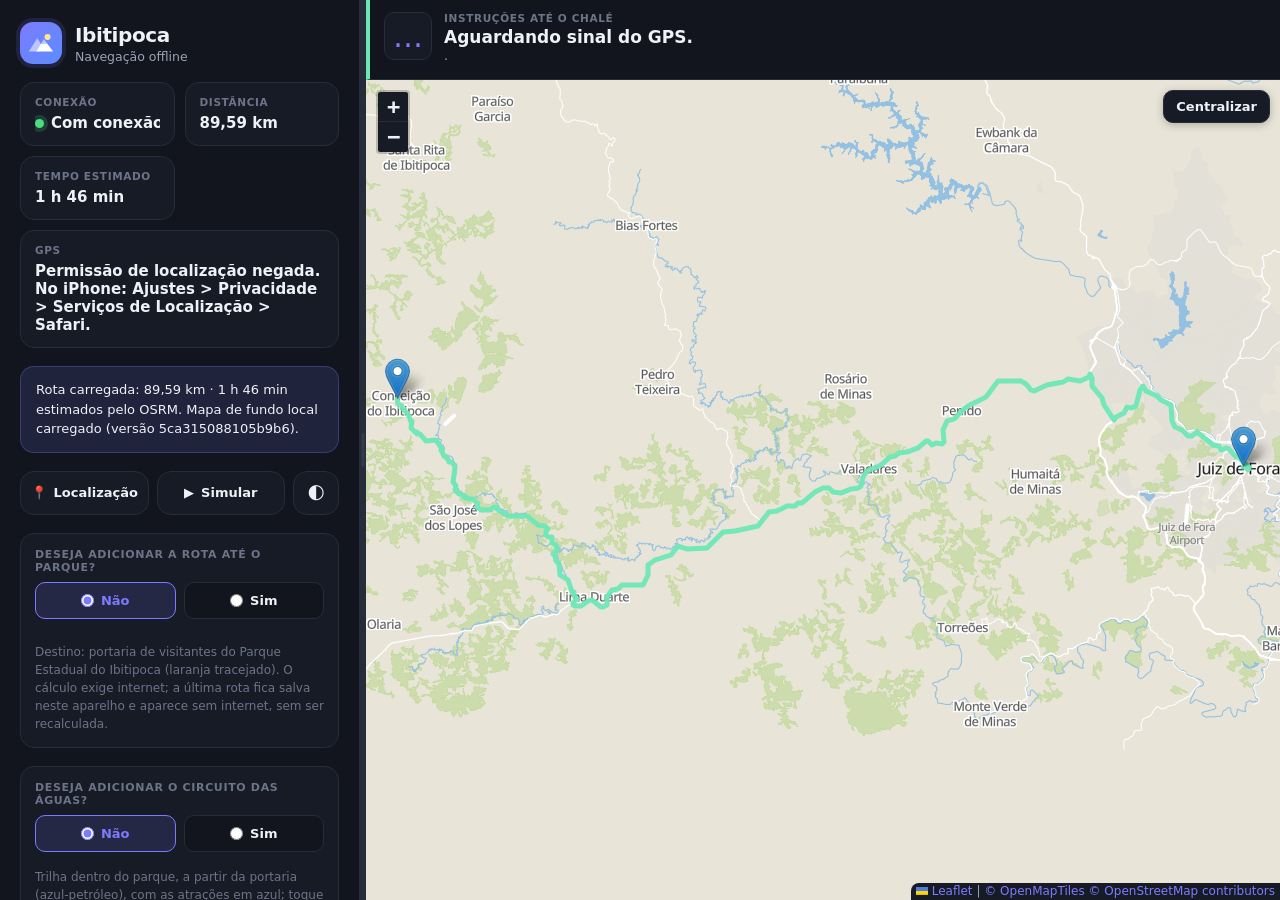
==== src/main/resources/static/novo.html @ 21ebd215 "feat: novo front-end, circuito das aguas, service worker v4 e testes" ====
<!DOCTYPE html>
<html lang="pt-BR">
<head>
    <meta charset="UTF-8">
    <meta name="viewport" content="width=device-width, initial-scale=1.0">
    <title>Ibitipoca · Navegação Offline</title>

    <!-- Evita o pedido automático (e o 404) de /favicon.ico -->
    <link rel="icon" href="data:,">

    <link rel="stylesheet" href="./leaflet/leaflet.css">
    <link rel="stylesheet" href="./css/tokens.css">
    <link rel="stylesheet" href="./css/base.css">
    <link rel="stylesheet" href="./css/sidebar.css">
    <link rel="stylesheet" href="./css/components.css">
    <link rel="stylesheet" href="./css/map.css">
    <link rel="stylesheet" href="./css/navegacao-novo.css">
</head>

<!--
    Página de testes do visual novo (commit 7e2f040, GuilhermeTavares).
    A navegação usa os mesmos módulos testados do index.html:
    navegacao.js (único watchPosition), instrucoes.js, rota-parque.js,
    circuito-aguas.js,
    download-mapa.js e registro-sw.js. Tiles locais em ./tiles/.
-->
<body>
<div class="app" id="app">
    <aside class="sidebar" id="sidebar">
        <header class="brand">
            <span class="brand__mark" aria-hidden="true">
                <svg viewBox="0 0 32 32" fill="none"
                     xmlns="http://www.w3.org/2000/svg">
                    <!-- sol -->
                    <circle cx="23" cy="9.5" r="3.2" fill="#fde68a"/>
                    <!-- montanha de trás -->
                    <path d="M3 25 L12 11 L18 20 L15 25 Z"
                          fill="rgba(255,255,255,0.55)"/>
                    <!-- montanha da frente com pico nevado -->
                    <path d="M11 25 L19 12 L29 25 Z" fill="#ffffff"/>
                    <path d="M19 12 L22.4 16.5 L21 17.3 L19.7 16.3
                             L18.3 17.5 L15.6 16.5 Z"
                          fill="rgba(91,140,255,0.45)"/>
                </svg>
            </span>
            <div>
                <h1 class="brand__title">Ibitipoca</h1>
                <p class="brand__subtitle">Navegação offline</p>
            </div>
            <button type="button" class="brand__toggle" id="btn-toggle"
                    title="Expandir/recolher" aria-label="Expandir ou recolher">
                ☰
            </button>
        </header>

        <section class="stats">
            <article class="stat">
                <span class="stat__label">Conexão</span>
                <span class="stat__value" id="conexao">
                    <span class="dot"></span>Verificando
                </span>
            </article>
            <article class="stat">
                <span class="stat__label">Distância</span>
                <span class="stat__value" id="distancia">—</span>
            </article>
            <article class="stat">
                <span class="stat__label">Tempo estimado</span>
                <span class="stat__value" id="tempo">—</span>
            </article>
            <article class="stat" id="cartao-gps">
                <span class="stat__label">GPS</span>
                <span class="stat__value" id="gps">Não iniciado</span>
            </article>
        </section>

        <div class="status" id="status" role="status" aria-live="polite">
            Inicializando o mapa…
        </div>

        <div class="actions">
            <button type="button" class="btn" id="btn-gps"
                    title="Voltar a seguir sua posição no mapa">
                <span aria-hidden="true">📍</span> Localização
            </button>
            <button type="button" class="btn" id="btn-sim">
                <span aria-hidden="true">▶</span> Simular
            </button>
            <button type="button" class="btn btn--ghost" id="btn-tema"
                    title="Alternar tema" aria-label="Alternar tema">
                🌓
            </button>
        </div>

        <section class="painel" aria-label="Rota até o parque">
            <fieldset>
                <legend>Deseja adicionar a rota até o parque?</legend>
                <div class="opcoes-parque">
                    <label><input type="radio" name="rota-parque" value="nao" checked> Não</label>
                    <label><input type="radio" name="rota-parque" value="sim"> Sim</label>
                </div>
            </fieldset>
            <p id="parque-estado" aria-live="polite"></p>
            <p id="parque-detalhe" class="note"></p>
            <button id="parque-calcular" class="btn" type="button" hidden>
                Calcular a partir da posição atual
            </button>
            <p class="note">
                Destino: portaria de visitantes do Parque Estadual do Ibitipoca
                (laranja tracejado). O cálculo exige internet; a última rota fica
                salva neste aparelho e aparece sem internet, sem ser recalculada.
            </p>
        </section>

        <section class="painel" aria-label="Circuito das Águas">
            <fieldset>
                <legend>Deseja adicionar o Circuito das Águas?</legend>
                <div class="opcoes-parque">
                    <label><input type="radio" name="circuito-aguas" value="nao" checked> Não</label>
                    <label><input type="radio" name="circuito-aguas" value="sim"> Sim</label>
                </div>
            </fieldset>
            <p id="circuito-estado" aria-live="polite"></p>
            <p class="note">
                Trilha dentro do parque, a partir da portaria (azul-petróleo), com
                as atrações em azul; toque numa atração para ver o nome. Traçado
                montado com as trilhas do OpenStreetMap, não é o mapa oficial do
                parque: siga a sinalização local. Funciona sem internet.
            </p>
        </section>

        <section class="steps" id="steps-wrap" hidden>
            <h2 class="steps__title" id="steps-titulo">Instruções da rota</h2>
            <ol class="steps__list" id="steps-list"></ol>
        </section>

        <section class="painel" aria-labelledby="titulo-offline">
            <h2 class="painel__titulo" id="titulo-offline">Mapa offline</h2>
            <p id="offline-estado" aria-live="polite">Verificando...</p>
            <progress id="offline-progresso" max="100" value="0" hidden></progress>
            <p id="offline-detalhe" class="note"></p>
            <div class="actions">
                <button id="offline-baixar" class="btn" type="button" disabled>Baixar mapa offline</button>
                <button id="offline-cancelar" class="btn" type="button" hidden>Cancelar</button>
            </div>
        </section>

        <p class="note">
            A rota e o mapa de fundo (até o zoom 12 dos dados) são servidos pela
            aplicação. O mapa acompanha sua posição; arraste para explorar e use
            "Localização" para voltar a seguir. Tocar numa instrução mostra o
            ponto no mapa. O GPS exige HTTPS no celular.
        </p>
    </aside>

    <div class="resizer" id="resizer" role="separator"
         aria-orientation="vertical" tabindex="0"
         aria-label="Redimensionar painel lateral"></div>

    <main class="map-wrap">
        <section id="painel-instrucoes" class="painel-instrucoes" aria-labelledby="instr-destino">
            <div id="instr-icone" class="instr-icone" aria-hidden="true">…</div>
            <div class="instr-corpo">
                <p id="instr-destino" class="instr-destino">Instruções até o chalé</p>
                <p id="instr-texto" class="instr-texto">Carregando instruções...</p>
                <p class="instr-detalhe">
                    <span id="instr-distancia"></span><span id="instr-restante"></span>
                </p>
                <p id="instr-seguinte" class="instr-seguinte"></p>
                <p id="instr-aviso" class="instr-aviso"></p>
            </div>
            <p id="instr-anuncio" class="visualmente-oculto" aria-live="polite"></p>
        </section>
        <div id="mapa"></div>
    </main>
</div>

<script src="./leaflet/leaflet.js"></script>
<!-- Navegação: os mesmos módulos do index.html -->
<script src="./js/navegacao.js"></script>
<script src="./js/instrucoes.js"></script>
<script src="./js/rota-parque.js"></script>
<script src="./js/circuito-aguas.js"></script>
<script src="./js/registro-sw.js"></script>
<script src="./js/download-mapa.js"></script>
<!-- Visual novo: só os módulos que não criam mapa nem GPS -->
<script src="./js/config.js"></script>
<script src="./js/util.js"></script>
<script src="./js/map.js"></script>
<script src="./js/simulation.js"></script>
<script src="./js/theme.js"></script>
<script src="./js/sidebar.js"></script>
<!-- Ligação entre o visual novo e a navegação -->
<script src="./js/novo-app.js"></script>
</body>
</html>
---- src/main/resources/static/leaflet/leaflet.css ----
/* required styles */

.leaflet-pane,
.leaflet-tile,
.leaflet-marker-icon,
.leaflet-marker-shadow,
.leaflet-tile-container,
.leaflet-pane > svg,
.leaflet-pane > canvas,
.leaflet-zoom-box,
.leaflet-image-layer,
.leaflet-layer {
	position: absolute;
	left: 0;
	top: 0;
	}
.leaflet-container {
	overflow: hidden;
	}
.leaflet-tile,
.leaflet-marker-icon,
.leaflet-marker-shadow {
	-webkit-user-select: none;
	   -moz-user-select: none;
	        user-select: none;
	  -webkit-user-drag: none;
	}
/* Prevents IE11 from highlighting tiles in blue */
.leaflet-tile::selection {
	background: transparent;
}
/* Safari renders non-retina tile on retina better with this, but Chrome is worse */
.leaflet-safari .leaflet-tile {
	image-rendering: -webkit-optimize-contrast;
	}
/* hack that prevents hw layers "stretching" when loading new tiles */
.leaflet-safari .leaflet-tile-container {
	width: 1600px;
	height: 1600px;
	-webkit-transform-origin: 0 0;
	}
.leaflet-marker-icon,
.leaflet-marker-shadow {
	display: block;
	}
/* .leaflet-container svg: reset svg max-width decleration shipped in Joomla! (joomla.org) 3.x */
/* .leaflet-container img: map is broken in FF if you have max-width: 100% on tiles */
.leaflet-container .leaflet-overlay-pane svg {
	max-width: none !important;
	max-height: none !important;
	}
.leaflet-container .leaflet-marker-pane img,
.leaflet-container .leaflet-shadow-pane img,
.leaflet-container .leaflet-tile-pane img,
.leaflet-container img.leaflet-image-layer,
.leaflet-container .leaflet-tile {
	max-width: none !important;
	max-height: none !important;
	width: auto;
	padding: 0;
	}

.leaflet-container img.leaflet-tile {
	/* See: https://bugs.chromium.org/p/chromium/issues/detail?id=600120 */
	mix-blend-mode: plus-lighter;
}

.leaflet-container.leaflet-touch-zoom {
	-ms-touch-action: pan-x pan-y;
	touch-action: pan-x pan-y;
	}
.leaflet-container.leaflet-touch-drag {
	-ms-touch-action: pinch-zoom;
	/* Fallback for FF which doesn't support pinch-zoom */
	touch-action: none;
	touch-action: pinch-zoom;
}
.leaflet-container.leaflet-touch-drag.leaflet-touch-zoom {
	-ms-touch-action: none;
	touch-action: none;
}
.leaflet-container {
	-webkit-tap-highlight-color: transparent;
}
.leaflet-container a {
	-webkit-tap-highlight-color: rgba(51, 181, 229, 0.4);
}
.leaflet-tile {
	filter: inherit;
	visibility: hidden;
	}
.leaflet-tile-loaded {
	visibility: inherit;
	}
.leaflet-zoom-box {
	width: 0;
	height: 0;
	-moz-box-sizing: border-box;
	     box-sizing: border-box;
	z-index: 800;
	}
/* workaround for https://bugzilla.mozilla.org/show_bug.cgi?id=888319 */
.leaflet-overlay-pane svg {
	-moz-user-select: none;
	}

.leaflet-pane         { z-index: 400; }

.leaflet-tile-pane    { z-index: 200; }
.leaflet-overlay-pane { z-index: 400; }
.leaflet-shadow-pane  { z-index: 500; }
.leaflet-marker-pane  { z-index: 600; }
.leaflet-tooltip-pane   { z-index: 650; }
.leaflet-popup-pane   { z-index: 700; }

.leaflet-map-pane canvas { z-index: 100; }
.leaflet-map-pane svg    { z-index: 200; }

.leaflet-vml-shape {
	width: 1px;
	height: 1px;
	}
.lvml {
	behavior: url(#default#VML);
	display: inline-block;
	position: absolute;
	}


/* control positioning */

.leaflet-control {
	position: relative;
	z-index: 800;
	pointer-events: visiblePainted; /* IE 9-10 doesn't have auto */
	pointer-events: auto;
	}
.leaflet-top,
.leaflet-bottom {
	position: absolute;
	z-index: 1000;
	pointer-events: none;
	}
.leaflet-top {
	top: 0;
	}
.leaflet-right {
	right: 0;
	}
.leaflet-bottom {
	bottom: 0;
	}
.leaflet-left {
	left: 0;
	}
.leaflet-control {
	float: left;
	clear: both;
	}
.leaflet-right .leaflet-control {
	float: right;
	}
.leaflet-top .leaflet-control {
	margin-top: 10px;
	}
.leaflet-bottom .leaflet-control {
	margin-bottom: 10px;
	}
.leaflet-left .leaflet-control {
	margin-left: 10px;
	}
.leaflet-right .leaflet-control {
	margin-right: 10px;
	}


/* zoom and fade animations */

.leaflet-fade-anim .leaflet-popup {
	opacity: 0;
	-webkit-transition: opacity 0.2s linear;
	   -moz-transition: opacity 0.2s linear;
	        transition: opacity 0.2s linear;
	}
.leaflet-fade-anim .leaflet-map-pane .leaflet-popup {
	opacity: 1;
	}
.leaflet-zoom-animated {
	-webkit-transform-origin: 0 0;
	    -ms-transform-origin: 0 0;
	        transform-origin: 0 0;
	}
svg.leaflet-zoom-animated {
	will-change: transform;
}

.leaflet-zoom-anim .leaflet-zoom-animated {
	-webkit-transition: -webkit-transform 0.25s cubic-bezier(0,0,0.25,1);
	   -moz-transition:    -moz-transform 0.25s cubic-bezier(0,0,0.25,1);
	        transition:         transform 0.25s cubic-bezier(0,0,0.25,1);
	}
.leaflet-zoom-anim .leaflet-tile,
.leaflet-pan-anim .leaflet-tile {
	-webkit-transition: none;
	   -moz-transition: none;
	        transition: none;
	}

.leaflet-zoom-anim .leaflet-zoom-hide {
	visibility: hidden;
	}


/* cursors */

.leaflet-interactive {
	cursor: pointer;
	}
.leaflet-grab {
	cursor: -webkit-grab;
	cursor:    -moz-grab;
	cursor:         grab;
	}
.leaflet-crosshair,
.leaflet-crosshair .leaflet-interactive {
	cursor: crosshair;
	}
.leaflet-popup-pane,
.leaflet-control {
	cursor: auto;
	}
.leaflet-dragging .leaflet-grab,
.leaflet-dragging .leaflet-grab .leaflet-interactive,
.leaflet-dragging .leaflet-marker-draggable {
	cursor: move;
	cursor: -webkit-grabbing;
	cursor:    -moz-grabbing;
	cursor:         grabbing;
	}

/* marker & overlays interactivity */
.leaflet-marker-icon,
.leaflet-marker-shadow,
.leaflet-image-layer,
.leaflet-pane > svg path,
.leaflet-tile-container {
	pointer-events: none;
	}

.leaflet-marker-icon.leaflet-interactive,
.leaflet-image-layer.leaflet-interactive,
.leaflet-pane > svg path.leaflet-interactive,
svg.leaflet-image-layer.leaflet-interactive path {
	pointer-events: visiblePainted; /* IE 9-10 doesn't have auto */
	pointer-events: auto;
	}

/* visual tweaks */

.leaflet-container {
	background: #ddd;
	outline-offset: 1px;
	}
.leaflet-container a {
	color: #0078A8;
	}
.leaflet-zoom-box {
	border: 2px dotted #38f;
	background: rgba(255,255,255,0.5);
	}


/* general typography */
.leaflet-container {
	font-family: "Helvetica Neue", Arial, Helvetica, sans-serif;
	font-size: 12px;
	font-size: 0.75rem;
	line-height: 1.5;
	}


/* general toolbar styles */

.leaflet-bar {
	box-shadow: 0 1px 5px rgba(0,0,0,0.65);
	border-radius: 4px;
	}
.leaflet-bar a {
	background-color: #fff;
	border-bottom: 1px solid #ccc;
	width: 26px;
	height: 26px;
	line-height: 26px;
	display: block;
	text-align: center;
	text-decoration: none;
	color: black;
	}
.leaflet-bar a,
.leaflet-control-layers-toggle {
	background-position: 50% 50%;
	background-repeat: no-repeat;
	display: block;
	}
.leaflet-bar a:hover,
.leaflet-bar a:focus {
	background-color: #f4f4f4;
	}
.leaflet-bar a:first-child {
	border-top-left-radius: 4px;
	border-top-right-radius: 4px;
	}
.leaflet-bar a:last-child {
	border-bottom-left-radius: 4px;
	border-bottom-right-radius: 4px;
	border-bottom: none;
	}
.leaflet-bar a.leaflet-disabled {
	cursor: default;
	background-color: #f4f4f4;
	color: #bbb;
	}

.leaflet-touch .leaflet-bar a {
	width: 30px;
	height: 30px;
	line-height: 30px;
	}
.leaflet-touch .leaflet-bar a:first-child {
	border-top-left-radius: 2px;
	border-top-right-radius: 2px;
	}
.leaflet-touch .leaflet-bar a:last-child {
	border-bottom-left-radius: 2px;
	border-bottom-right-radius: 2px;
	}

/* zoom control */

.leaflet-control-zoom-in,
.leaflet-control-zoom-out {
	font: bold 18px 'Lucida Console', Monaco, monospace;
	text-indent: 1px;
	}

.leaflet-touch .leaflet-control-zoom-in, .leaflet-touch .leaflet-control-zoom-out  {
	font-size: 22px;
	}


/* layers control */

.leaflet-control-layers {
	box-shadow: 0 1px 5px rgba(0,0,0,0.4);
	background: #fff;
	border-radius: 5px;
	}
.leaflet-control-layers-toggle {
	background-image: url(images/layers.png);
	width: 36px;
	height: 36px;
	}
.leaflet-retina .leaflet-control-layers-toggle {
	background-image: url(images/layers-2x.png);
	background-size: 26px 26px;
	}
.leaflet-touch .leaflet-control-layers-toggle {
	width: 44px;
	height: 44px;
	}
.leaflet-control-layers .leaflet-control-layers-list,
.leaflet-control-layers-expanded .leaflet-control-layers-toggle {
	display: none;
	}
.leaflet-control-layers-expanded .leaflet-control-layers-list {
	display: block;
	position: relative;
	}
.leaflet-control-layers-expanded {
	padding: 6px 10px 6px 6px;
	color: #333;
	background: #fff;
	}
.leaflet-control-layers-scrollbar {
	overflow-y: scroll;
	overflow-x: hidden;
	padding-right: 5px;
	}
.leaflet-control-layers-selector {
	margin-top: 2px;
	position: relative;
	top: 1px;
	}
.leaflet-control-layers label {
	display: block;
	font-size: 13px;
	font-size: 1.08333em;
	}
.leaflet-control-layers-separator {
	height: 0;
	border-top: 1px solid #ddd;
	margin: 5px -10px 5px -6px;
	}

/* Default icon URLs */
.leaflet-default-icon-path { /* used only in path-guessing heuristic, see L.Icon.Default */
	background-image: url(images/marker-icon.png);
	}


/* attribution and scale controls */

.leaflet-container .leaflet-control-attribution {
	background: #fff;
	background: rgba(255, 255, 255, 0.8);
	margin: 0;
	}
.leaflet-control-attribution,
.leaflet-control-scale-line {
	padding: 0 5px;
	color: #333;
	line-height: 1.4;
	}
.leaflet-control-attribution a {
	text-decoration: none;
	}
.leaflet-control-attribution a:hover,
.leaflet-control-attribution a:focus {
	text-decoration: underline;
	}
.leaflet-attribution-flag {
	display: inline !important;
	vertical-align: baseline !important;
	width: 1em;
	height: 0.6669em;
	}
.leaflet-left .leaflet-control-scale {
	margin-left: 5px;
	}
.leaflet-bottom .leaflet-control-scale {
	margin-bottom: 5px;
	}
.leaflet-control-scale-line {
	border: 2px solid #777;
	border-top: none;
	line-height: 1.1;
	padding: 2px 5px 1px;
	white-space: nowrap;
	-moz-box-sizing: border-box;
	     box-sizing: border-box;
	background: rgba(255, 255, 255, 0.8);
	text-shadow: 1px 1px #fff;
	}
.leaflet-control-scale-line:not(:first-child) {
	border-top: 2px solid #777;
	border-bottom: none;
	margin-top: -2px;
	}
.leaflet-control-scale-line:not(:first-child):not(:last-child) {
	border-bottom: 2px solid #777;
	}

.leaflet-touch .leaflet-control-attribution,
.leaflet-touch .leaflet-control-layers,
.leaflet-touch .leaflet-bar {
	box-shadow: none;
	}
.leaflet-touch .leaflet-control-layers,
.leaflet-touch .leaflet-bar {
	border: 2px solid rgba(0,0,0,0.2);
	background-clip: padding-box;
	}


/* popup */

.leaflet-popup {
	position: absolute;
	text-align: center;
	margin-bottom: 20px;
	}
.leaflet-popup-content-wrapper {
	padding: 1px;
	text-align: left;
	border-radius: 12px;
	}
.leaflet-popup-content {
	margin: 13px 24px 13px 20px;
	line-height: 1.3;
	font-size: 13px;
	font-size: 1.08333em;
	min-height: 1px;
	}
.leaflet-popup-content p {
	margin: 17px 0;
	margin: 1.3em 0;
	}
.leaflet-popup-tip-container {
	width: 40px;
	height: 20px;
	position: absolute;
	left: 50%;
	margin-top: -1px;
	margin-left: -20px;
	overflow: hidden;
	pointer-events: none;
	}
.leaflet-popup-tip {
	width: 17px;
	height: 17px;
	padding: 1px;

	margin: -10px auto 0;
	pointer-events: auto;

	-webkit-transform: rotate(45deg);
	   -moz-transform: rotate(45deg);
	    -ms-transform: rotate(45deg);
	        transform: rotate(45deg);
	}
.leaflet-popup-content-wrapper,
.leaflet-popup-tip {
	background: white;
	color: #333;
	box-shadow: 0 3px 14px rgba(0,0,0,0.4);
	}
.leaflet-container a.leaflet-popup-close-button {
	position: absolute;
	top: 0;
	right: 0;
	border: none;
	text-align: center;
	width: 24px;
	height: 24px;
	font: 16px/24px Tahoma, Verdana, sans-serif;
	color: #757575;
	text-decoration: none;
	background: transparent;
	}
.leaflet-container a.leaflet-popup-close-button:hover,
.leaflet-container a.leaflet-popup-close-button:focus {
	color: #585858;
	}
.leaflet-popup-scrolled {
	overflow: auto;
	}

.leaflet-oldie .leaflet-popup-content-wrapper {
	-ms-zoom: 1;
	}
.leaflet-oldie .leaflet-popup-tip {
	width: 24px;
	margin: 0 auto;

	-ms-filter: "progid:DXImageTransform.Microsoft.Matrix(M11=0.70710678, M12=0.70710678, M21=-0.70710678, M22=0.70710678)";
	filter: progid:DXImageTransform.Microsoft.Matrix(M11=0.70710678, M12=0.70710678, M21=-0.70710678, M22=0.70710678);
	}

.leaflet-oldie .leaflet-control-zoom,
.leaflet-oldie .leaflet-control-layers,
.leaflet-oldie .leaflet-popup-content-wrapper,
.leaflet-oldie .leaflet-popup-tip {
	border: 1px solid #999;
	}


/* div icon */

.leaflet-div-icon {
	background: #fff;
	border: 1px solid #666;
	}


/* Tooltip */
/* Base styles for the element that has a tooltip */
.leaflet-tooltip {
	position: absolute;
	padding: 6px;
	background-color: #fff;
	border: 1px solid #fff;
	border-radius: 3px;
	color: #222;
	white-space: nowrap;
	-webkit-user-select: none;
	-moz-user-select: none;
	-ms-user-select: none;
	user-select: none;
	pointer-events: none;
	box-shadow: 0 1px 3px rgba(0,0,0,0.4);
	}
.leaflet-tooltip.leaflet-interactive {
	cursor: pointer;
	pointer-events: auto;
	}
.leaflet-tooltip-top:before,
.leaflet-tooltip-bottom:before,
.leaflet-tooltip-left:before,
.leaflet-tooltip-right:before {
	position: absolute;
	pointer-events: none;
	border: 6px solid transparent;
	background: transparent;
	content: "";
	}

/* Directions */

.leaflet-tooltip-bottom {
	margin-top: 6px;
}
.leaflet-tooltip-top {
	margin-top: -6px;
}
.leaflet-tooltip-bottom:before,
.leaflet-tooltip-top:before {
	left: 50%;
	margin-left: -6px;
	}
.leaflet-tooltip-top:before {
	bottom: 0;
	margin-bottom: -12px;
	border-top-color: #fff;
	}
.leaflet-tooltip-bottom:before {
	top: 0;
	margin-top: -12px;
	margin-left: -6px;
	border-bottom-color: #fff;
	}
.leaflet-tooltip-left {
	margin-left: -6px;
}
.leaflet-tooltip-right {
	margin-left: 6px;
}
.leaflet-tooltip-left:before,
.leaflet-tooltip-right:before {
	top: 50%;
	margin-top: -6px;
	}
.leaflet-tooltip-left:before {
	right: 0;
	margin-right: -12px;
	border-left-color: #fff;
	}
.leaflet-tooltip-right:before {
	left: 0;
	margin-left: -12px;
	border-right-color: #fff;
	}

/* Printing */

@media print {
	/* Prevent printers from removing background-images of controls. */
	.leaflet-control {
		-webkit-print-color-adjust: exact;
		print-color-adjust: exact;
		}
	}
---- src/main/resources/static/css/tokens.css ----
/* ============================================================
   tokens.css — paleta e design tokens (tema claro + escuro)
   Paleta moderna: fundo neutro frio, accent índigo/violeta,
   superfícies com leve profundidade e bordas suaves.
   ============================================================ */

:root {
    /* Tema escuro (padrão) */
    --bg: #0b0d12;
    --bg-grid: rgba(255, 255, 255, 0.02);
    --surface: #12151d;
    --surface-2: #171b25;
    --surface-3: #1e2430;
    --border: #262c3a;
    --border-strong: #333b4d;

    --text: #eef1f7;
    --text-dim: #9aa3b5;
    --text-faint: #6b7488;

    --accent: #7c7bff;
    --accent-2: #5b8cff;
    --accent-grad: linear-gradient(135deg, #7c7bff, #5b8cff);
    --accent-soft: rgba(124, 123, 255, 0.14);
    --accent-ring: rgba(124, 123, 255, 0.28);

    --route: #6ee7b7;
    --gps: #5b8cff;

    --ok: #4ade80;
    --warn: #fbbf24;
    --danger: #f87171;

    --radius-sm: 10px;
    --radius: 14px;
    --radius-lg: 20px;

    --shadow-sm: 0 2px 8px rgba(0, 0, 0, 0.25);
    --shadow: 0 10px 34px rgba(0, 0, 0, 0.4);

    --ease: cubic-bezier(0.22, 0.61, 0.36, 1);
}

body.light {
    --bg: #f4f6fb;
    --bg-grid: rgba(15, 23, 42, 0.03);
    --surface: #ffffff;
    --surface-2: #f6f8fc;
    --surface-3: #eef1f8;
    --border: #e2e7f0;
    --border-strong: #d2d9e6;

    --text: #121722;
    --text-dim: #5a6577;
    --text-faint: #8a94a6;

    --accent: #6366f1;
    --accent-2: #3b82f6;
    --accent-grad: linear-gradient(135deg, #6366f1, #3b82f6);
    --accent-soft: rgba(99, 102, 241, 0.1);
    --accent-ring: rgba(99, 102, 241, 0.22);

    --route: #10b981;
    --gps: #3b82f6;

    --shadow-sm: 0 2px 8px rgba(15, 23, 42, 0.08);
    --shadow: 0 10px 34px rgba(15, 23, 42, 0.14);
}
---- src/main/resources/static/css/base.css ----
/* ============================================================
   base.css — reset, tipografia e layout global
   ============================================================ */

*,
*::before,
*::after {
    box-sizing: border-box;
}

html,
body {
    height: 100%;
}

body {
    margin: 0;
    font-family: "Inter", "Segoe UI", system-ui, -apple-system, sans-serif;
    background: var(--bg);
    color: var(--text);
    -webkit-font-smoothing: antialiased;
    transition: background 0.3s var(--ease), color 0.3s var(--ease);
}

h1,
h2,
p,
ol {
    margin: 0;
}

/* Layout principal: sidebar + divisor arrastável + mapa.
   A largura da sidebar é controlada pela variável --sidebar-w,
   ajustada pelo resizer (sidebar.js). */
.app {
    --sidebar-w: 360px;
    --sidebar-min: 280px;
    --sidebar-max: 560px;

    display: grid;
    grid-template-columns: var(--sidebar-w) 6px 1fr;
    height: 100vh;
    overflow: hidden;
}

/* Scrollbar discreta */
*::-webkit-scrollbar {
    width: 10px;
    height: 10px;
}

*::-webkit-scrollbar-thumb {
    background: var(--border-strong);
    border-radius: 999px;
    border: 3px solid transparent;
    background-clip: padding-box;
}

*::-webkit-scrollbar-thumb:hover {
    background: var(--text-faint);
    background-clip: padding-box;
}

/* Utilitário */
[hidden] {
    display: none !important;
}
---- src/main/resources/static/css/sidebar.css ----
/* ============================================================
   sidebar.css — painel lateral, cabeçalho e divisor arrastável
   ============================================================ */

.sidebar {
    display: flex;
    flex-direction: column;
    gap: 18px;
    padding: 22px 20px;
    background: var(--surface);
    border-right: 1px solid var(--border);
    overflow-y: auto;
    overflow-x: hidden;
    min-width: 0;
}

/* Divisor arrastável entre sidebar e mapa */
.resizer {
    position: relative;
    cursor: col-resize;
    background: var(--border);
    transition: background 0.15s var(--ease);
}

.resizer::before {
    content: "";
    position: absolute;
    inset: 0 -4px; /* área de clique maior que o visual */
}

.resizer::after {
    content: "";
    position: absolute;
    top: 50%;
    left: 50%;
    width: 3px;
    height: 34px;
    transform: translate(-50%, -50%);
    border-radius: 999px;
    background: var(--border-strong);
    transition: background 0.15s var(--ease);
}

.resizer:hover,
.resizer.is-active {
    background: var(--accent-soft);
}

.resizer:hover::after,
.resizer.is-active::after {
    background: var(--accent);
}

/* Cabeçalho / marca */
.brand {
    display: flex;
    align-items: center;
    gap: 13px;
}

.brand__mark {
    width: 42px;
    height: 42px;
    border-radius: 13px;
    background: var(--accent-grad);
    flex-shrink: 0;
    box-shadow: 0 0 0 4px var(--accent-soft);
    display: grid;
    place-items: center;
    overflow: hidden;
}

.brand__mark svg {
    width: 30px;
    height: 30px;
}

.brand__title {
    font-size: 20px;
    font-weight: 700;
    letter-spacing: -0.02em;
}

.brand__subtitle {
    margin-top: 2px;
    font-size: 12.5px;
    color: var(--text-dim);
}

/* Botão de recolher a sidebar (mobile) */
.brand__toggle {
    display: none;
    margin-left: auto;
    width: 38px;
    height: 38px;
    border: 1px solid var(--border);
    border-radius: 10px;
    background: var(--surface-2);
    color: var(--text);
    font-size: 18px;
    cursor: pointer;
}
---- src/main/resources/static/css/components.css ----
/* ============================================================
   components.css — stats, botões, status e instruções
   ============================================================ */

/* ---------- Stats ---------- */
.stats {
    display: grid;
    grid-template-columns: 1fr 1fr;
    gap: 10px;
}

.stat {
    display: flex;
    flex-direction: column;
    gap: 6px;
    padding: 13px 14px;
    background: var(--surface-2);
    border: 1px solid var(--border);
    border-radius: var(--radius);
    min-width: 0;
}

.stat__label {
    font-size: 10.5px;
    color: var(--text-faint);
    text-transform: uppercase;
    letter-spacing: 0.06em;
    font-weight: 600;
}

.stat__value {
    display: inline-flex;
    align-items: center;
    gap: 7px;
    font-size: 15px;
    font-weight: 600;
    white-space: nowrap;
    overflow: hidden;
    text-overflow: ellipsis;
}

.dot {
    width: 9px;
    height: 9px;
    border-radius: 50%;
    background: var(--text-faint);
    flex-shrink: 0;
}

.dot--on {
    background: var(--ok);
    box-shadow: 0 0 0 4px rgba(74, 222, 128, 0.18);
}

.dot--off {
    background: var(--danger);
    box-shadow: 0 0 0 4px rgba(248, 113, 113, 0.18);
}

/* ---------- Status ---------- */
.status {
    padding: 13px 15px;
    background: var(--accent-soft);
    border: 1px solid var(--accent-ring);
    border-radius: var(--radius);
    font-size: 13px;
    line-height: 1.5;
    overflow-wrap: anywhere;
}

.status--error {
    background: rgba(248, 113, 113, 0.1);
    border-color: rgba(248, 113, 113, 0.3);
}

/* ---------- Actions ---------- */
.actions {
    display: flex;
    flex-wrap: wrap;
    gap: 8px;
}

.btn {
    flex: 1 1 0;
    min-width: 0;
    display: inline-flex;
    align-items: center;
    justify-content: center;
    gap: 7px;
    padding: 11px 12px;
    font: inherit;
    font-size: 13px;
    font-weight: 600;
    color: var(--text);
    background: var(--surface-2);
    border: 1px solid var(--border);
    border-radius: var(--radius);
    cursor: pointer;
    white-space: nowrap;
    transition: background 0.15s var(--ease), border-color 0.15s var(--ease),
        color 0.15s var(--ease), transform 0.05s var(--ease);
}

.btn:hover {
    border-color: var(--border-strong);
    background: var(--surface-3);
}

.btn:active {
    transform: translateY(1px);
}

.btn--active {
    background: var(--accent-soft);
    border-color: var(--accent);
    color: var(--accent);
}

.btn--ghost {
    flex: 0 0 auto;
    width: 46px;
    font-size: 17px;
}

/* ---------- Steps ---------- */
.steps {
    display: flex;
    flex-direction: column;
    gap: 10px;
    min-height: 0; /* permite o scroll interno dentro do flex */
    flex: 1;
}

.steps__title {
    font-size: 11px;
    text-transform: uppercase;
    letter-spacing: 0.06em;
    font-weight: 600;
    color: var(--text-faint);
}

.steps__list {
    list-style: none;
    padding: 2px;        /* evita corte do contorno/sombra no hover */
    margin: 0 -2px;      /* compensa o padding sem deslocar layout */
    display: flex;
    flex-direction: column;
    gap: 7px;
    overflow-y: auto;
    flex: 1;
}

.step {
    display: flex;
    align-items: center;
    gap: 11px;
    padding: 10px 12px;
    background: var(--surface-2);
    border: 1px solid var(--border);
    border-radius: var(--radius-sm);
    cursor: pointer;
    transition: border-color 0.15s var(--ease), background 0.15s var(--ease);
}

.step:hover {
    border-color: var(--border-strong);
    background: var(--surface-3);
}

.step--active {
    border-color: var(--accent);
    background: var(--accent-soft);
}

.step__icon {
    flex-shrink: 0;
    width: 32px;
    height: 32px;
    display: grid;
    place-items: center;
    border-radius: 9px;
    background: var(--bg);
    color: var(--accent);
    font-size: 16px;
    font-weight: 700;
}

.step__body {
    min-width: 0; /* chave para o ellipsis funcionar e não estourar */
    flex: 1;
}

.step__text {
    display: block;
    font-size: 13px;
    font-weight: 600;
    white-space: nowrap;
    overflow: hidden;
    text-overflow: ellipsis;
}

.step__meta {
    display: block;
    margin-top: 2px;
    font-size: 11.5px;
    color: var(--text-dim);
}

/* ---------- Nota ---------- */
.note {
    font-size: 12px;
    line-height: 1.6;
    color: var(--text-faint);
}
---- src/main/resources/static/css/map.css ----
/* ============================================================
   map.css — container do mapa, overrides do Leaflet e responsivo
   ============================================================ */

.map-wrap {
    position: relative;
    min-width: 0;
    /* grade sutil de fundo: aparece quando não há tiles (offline) e
       acompanha o tema claro/escuro, corrigindo o dark mode parcial */
    background-color: var(--bg);
    background-image: radial-gradient(
        var(--border) 1px,
        transparent 1px
    );
    background-size: 22px 22px;
}

#mapa {
    width: 100%;
    height: 100%;
    background: transparent;
    z-index: 1;
}

/* ---------- Overrides do Leaflet (seguem o tema) ---------- */
.leaflet-container {
    background: transparent;
    font-family: inherit;
}

.leaflet-popup-content-wrapper,
.leaflet-popup-tip {
    background: var(--surface-2);
    color: var(--text);
    box-shadow: var(--shadow);
}

.leaflet-popup-content-wrapper {
    border-radius: var(--radius-sm);
    border: 1px solid var(--border);
}

.leaflet-popup-content {
    font-size: 13px;
    font-weight: 500;
}

.leaflet-bar {
    border: none;
    box-shadow: var(--shadow-sm);
}

.leaflet-bar a {
    background: var(--surface-2);
    color: var(--text);
    border-bottom: 1px solid var(--border);
}

.leaflet-bar a:hover {
    background: var(--surface-3);
}

.leaflet-control-attribution {
    background: var(--surface-2) !important;
    color: var(--text-dim) !important;
    border-radius: 8px 0 0 0;
}

.leaflet-control-attribution a {
    color: var(--accent);
}

/* ---------- Responsivo ---------- */
@media (max-width: 760px) {
    /* empilha: sidebar em cima (recolhível), mapa embaixo; some o resizer */
    .app {
        grid-template-columns: 1fr !important;
        grid-template-rows: auto 1fr;
    }

    .resizer {
        display: none;
    }

    .sidebar {
        border-right: none;
        border-bottom: 1px solid var(--border);
        max-height: 55vh;
    }

    .brand__toggle {
        display: grid;
        place-items: center;
    }

    /* estado recolhido: só o cabeçalho visível */
    .app.sidebar-collapsed .sidebar > :not(.brand) {
        display: none;
    }

    .app.sidebar-collapsed {
        grid-template-rows: auto 1fr;
    }

    .stats {
        grid-template-columns: 1fr 1fr;
    }

    .steps__list {
        max-height: 30vh;
    }
}

@media (max-width: 420px) {
    .stats {
        grid-template-columns: 1fr;
    }
}
---- src/main/resources/static/css/navegacao-novo.css ----
/* ============================================================
   navegacao-novo.css — painéis de navegação no visual novo
   (instruções, rota do parque, mapa offline, alerta de GPS).
   Usa apenas os tokens de tokens.css; não altera os demais CSS.
   ============================================================ */

/* Altura real da tela no celular (barra do navegador). */
.app {
    height: 100vh;
    height: 100dvh;
}

/* Painel de instruções acima do mapa, sem cobri-lo. */
.map-wrap {
    display: flex;
    flex-direction: column;
}

.map-wrap #mapa {
    flex: 1;
    height: auto;
    min-height: 0;
}

.painel-instrucoes {
    display: flex;
    gap: 12px;
    align-items: flex-start;
    padding: 12px 14px;
    background: var(--surface);
    border-bottom: 1px solid var(--border);
    border-left: 4px solid var(--route);
}

.painel-instrucoes.parque { border-left-color: #e8590c; }
.painel-instrucoes.alerta { box-shadow: inset 0 0 0 2px var(--warn); }

.instr-icone {
    flex: 0 0 48px;
    height: 48px;
    display: grid;
    place-items: center;
    font-size: 30px;
    color: var(--accent);
    background: var(--surface-2);
    border: 1px solid var(--border);
    border-radius: var(--radius-sm);
}

.instr-corpo { flex: 1; min-width: 0; }
.instr-destino {
    font-size: 10.5px;
    font-weight: 600;
    letter-spacing: 0.06em;
    text-transform: uppercase;
    color: var(--text-faint);
}
.instr-texto { margin-top: 2px; font-size: 17px; font-weight: 700; line-height: 1.3; }
.instr-detalhe { margin-top: 4px; font-size: 13px; color: var(--text-dim); }
.instr-detalhe span + span::before { content: " · "; }
.instr-seguinte, .instr-aviso { margin-top: 3px; font-size: 12.5px; color: var(--text-dim); }
.instr-aviso { color: var(--warn); }
.instr-aviso:empty, .instr-seguinte:empty { display: none; }

.visualmente-oculto {
    position: absolute;
    width: 1px;
    height: 1px;
    overflow: hidden;
    clip: rect(0 0 0 0);
    white-space: nowrap;
}

/* Cartão do GPS: texto longo quebra linha e ocupa a largura toda. */
#cartao-gps { grid-column: 1 / -1; }
#gps { white-space: normal; overflow-wrap: anywhere; }

.stat.alerta {
    background: rgba(248, 113, 113, 0.12);
    border-color: var(--danger);
}
.stat.alerta .stat__value { color: var(--danger); }

/* Painéis da barra lateral (parque e mapa offline). */
.painel {
    display: flex;
    flex-direction: column;
    gap: 8px;
    padding: 14px;
    background: var(--surface-2);
    border: 1px solid var(--border);
    border-radius: var(--radius);
}

.painel__titulo,
.painel legend {
    padding: 0;
    font-size: 11px;
    font-weight: 600;
    letter-spacing: 0.06em;
    text-transform: uppercase;
    color: var(--text-faint);
}

.painel fieldset { margin: 0; padding: 0; border: 0; min-width: 0; }
.painel p { font-size: 13px; line-height: 1.5; overflow-wrap: anywhere; }
.painel .note { font-size: 12px; }
.painel .problema { color: var(--danger); }
.painel .completo { color: var(--ok); }

.opcoes-parque { display: flex; gap: 8px; margin-top: 8px; }

.opcoes-parque label {
    flex: 1;
    display: inline-flex;
    align-items: center;
    justify-content: center;
    gap: 7px;
    padding: 10px 12px;
    font-size: 13px;
    font-weight: 600;
    background: var(--surface);
    border: 1px solid var(--border);
    border-radius: var(--radius-sm);
    cursor: pointer;
}

.opcoes-parque label:has(input:checked) {
    border-color: var(--accent);
    background: var(--accent-soft);
    color: var(--accent);
}

.opcoes-parque input { margin: 0; accent-color: var(--accent); }
.painel .btn:disabled { opacity: 0.6; cursor: default; }
#offline-progresso { width: 100%; height: 12px; accent-color: var(--accent); }
#parque-estado, #offline-estado { font-weight: 600; }

/* Lista de instruções: texto completo em telas pequenas. */
.step__text { white-space: normal; }
.step:focus-visible { outline: 2px solid var(--accent); outline-offset: 2px; }

/* Botão "Centralizar" criado por navegacao.js. */
.botao-centralizar {
    padding: 8px 12px;
    font: 600 13px "Inter", "Segoe UI", system-ui, -apple-system, sans-serif;
    color: var(--text);
    background: var(--surface-2);
    border: 1px solid var(--border);
    border-radius: var(--radius-sm);
    box-shadow: var(--shadow-sm);
    cursor: pointer;
}

@media (max-width: 760px) {
    .painel-instrucoes { padding: 10px 12px; }
    .instr-texto { font-size: 15.5px; }
    .instr-icone { flex-basis: 42px; height: 42px; font-size: 26px; }
}
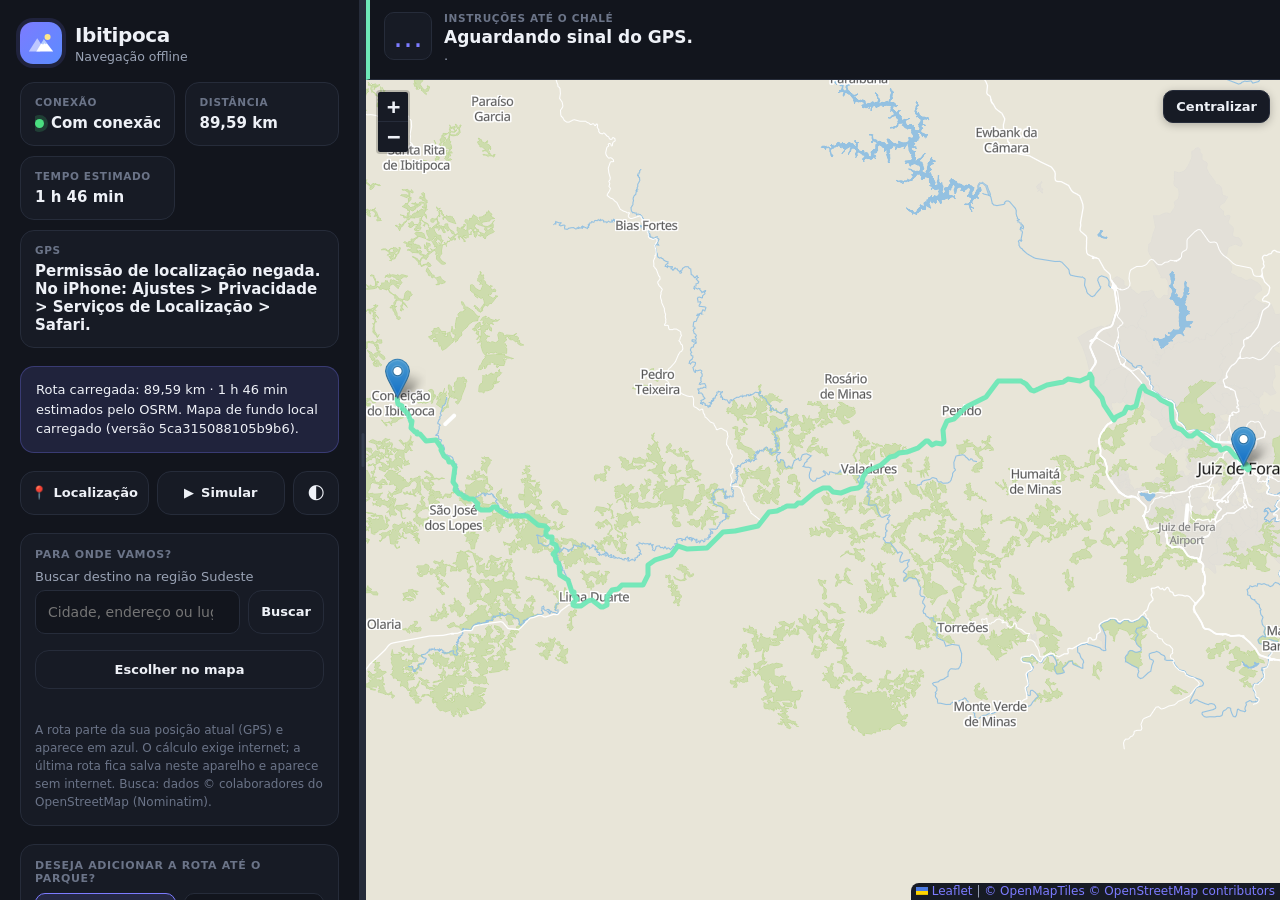
==== commit 879c1c71: "feat: destino livre a partir do GPS, com busca e toque no mapa Backend (ServidorWeb): - /osrm/route/" ====
--- a/src/main/resources/static/novo.html
+++ b/src/main/resources/static/novo.html
@@ -92,6 +92,39 @@
             </button>
         </div>
 
+        <section class="painel" aria-labelledby="titulo-destino">
+            <h2 class="painel__titulo" id="titulo-destino">Para onde vamos?</h2>
+            <form id="destino-busca" class="destino-busca" role="search">
+                <label for="destino-texto">Buscar destino na região Sudeste</label>
+                <div class="destino-busca__linha">
+                    <input id="destino-texto" type="search" autocomplete="off"
+                           minlength="3" maxlength="120" required
+                           placeholder="Cidade, endereço ou lugar">
+                    <button class="btn" type="submit" id="destino-buscar">Buscar</button>
+                </div>
+            </form>
+            <p id="destino-busca-estado" aria-live="polite"></p>
+            <ul id="destino-resultados" class="destino-resultados" hidden></ul>
+            <button type="button" class="btn destino-mapa" id="destino-mapa" aria-pressed="false">
+                Escolher no mapa
+            </button>
+            <p id="destino-estado" aria-live="polite"></p>
+            <p id="destino-detalhe" class="note"></p>
+            <div class="destino-acoes">
+                <button type="button" class="btn" id="destino-calcular" hidden>
+                    Calcular rota
+                </button>
+                <button type="button" class="btn" id="destino-limpar" hidden>
+                    Limpar destino
+                </button>
+            </div>
+            <p class="note">
+                A rota parte da sua posição atual (GPS) e aparece em azul. O cálculo
+                exige internet; a última rota fica salva neste aparelho e aparece sem
+                internet. Busca: dados © colaboradores do OpenStreetMap (Nominatim).
+            </p>
+        </section>
+
         <section class="painel" aria-label="Rota até o parque">
             <fieldset>
                 <legend>Deseja adicionar a rota até o parque?</legend>
@@ -181,6 +214,8 @@
 <script src="./js/instrucoes.js"></script>
 <script src="./js/rota-parque.js"></script>
 <script src="./js/circuito-aguas.js"></script>
+<script src="./js/rota-destino.js"></script>
+<script src="./js/busca-destino.js"></script>
 <script src="./js/registro-sw.js"></script>
 <script src="./js/download-mapa.js"></script>
 <!-- Visual novo: só os módulos que não criam mapa nem GPS -->
--- a/src/main/resources/static/css/navegacao-novo.css
+++ b/src/main/resources/static/css/navegacao-novo.css
@@ -134,7 +134,68 @@
 .opcoes-parque input { margin: 0; accent-color: var(--accent); }
 .painel .btn:disabled { opacity: 0.6; cursor: default; }
 #offline-progresso { width: 100%; height: 12px; accent-color: var(--accent); }
-#parque-estado, #offline-estado { font-weight: 600; }
+#parque-estado, #offline-estado, #destino-estado { font-weight: 600; }
+
+/* ---------- Destino livre ---------- */
+.painel-instrucoes.destino { border-left-color: #1c7ed6; }
+
+.destino-busca { display: flex; flex-direction: column; gap: 6px; }
+.destino-busca label { font-size: 13px; color: var(--text-dim); }
+.destino-busca__linha { display: flex; gap: 8px; }
+.destino-busca__linha .btn { flex: 0 0 auto; }
+
+.destino-busca input {
+    flex: 1 1 auto;
+    min-width: 0;
+    min-height: 44px;
+    padding: 0 12px;
+    font: inherit;
+    font-size: 14px;
+    color: var(--text);
+    background: var(--surface);
+    border: 1px solid var(--border);
+    border-radius: var(--radius-sm);
+}
+
+.destino-busca input:focus-visible {
+    outline: 2px solid var(--accent);
+    outline-offset: 1px;
+}
+
+.destino-resultados {
+    display: flex;
+    flex-direction: column;
+    gap: 6px;
+    margin: 0;
+    padding: 0;
+    list-style: none;
+}
+
+.destino-resultado {
+    width: 100%;
+    display: flex;
+    flex-direction: column;
+    align-items: flex-start;
+    gap: 2px;
+    padding: 10px 12px;
+    font: inherit;
+    text-align: left;
+    color: var(--text);
+    background: var(--surface);
+    border: 1px solid var(--border);
+    border-radius: var(--radius-sm);
+    cursor: pointer;
+}
+
+.destino-resultado:hover,
+.destino-resultado:focus-visible { border-color: var(--accent); }
+.destino-resultado__nome { font-size: 14px; font-weight: 600; }
+.destino-resultado__descricao { font-size: 12px; color: var(--text-dim); overflow-wrap: anywhere; }
+
+.destino-acoes { display: flex; gap: 8px; }
+
+/* Enquanto o modo "Escolher no mapa" está ligado, o cursor indica o toque. */
+.escolhendo-destino .leaflet-container { cursor: crosshair; }
 
 /* Lista de instruções: texto completo em telas pequenas. */
 .step__text { white-space: normal; }
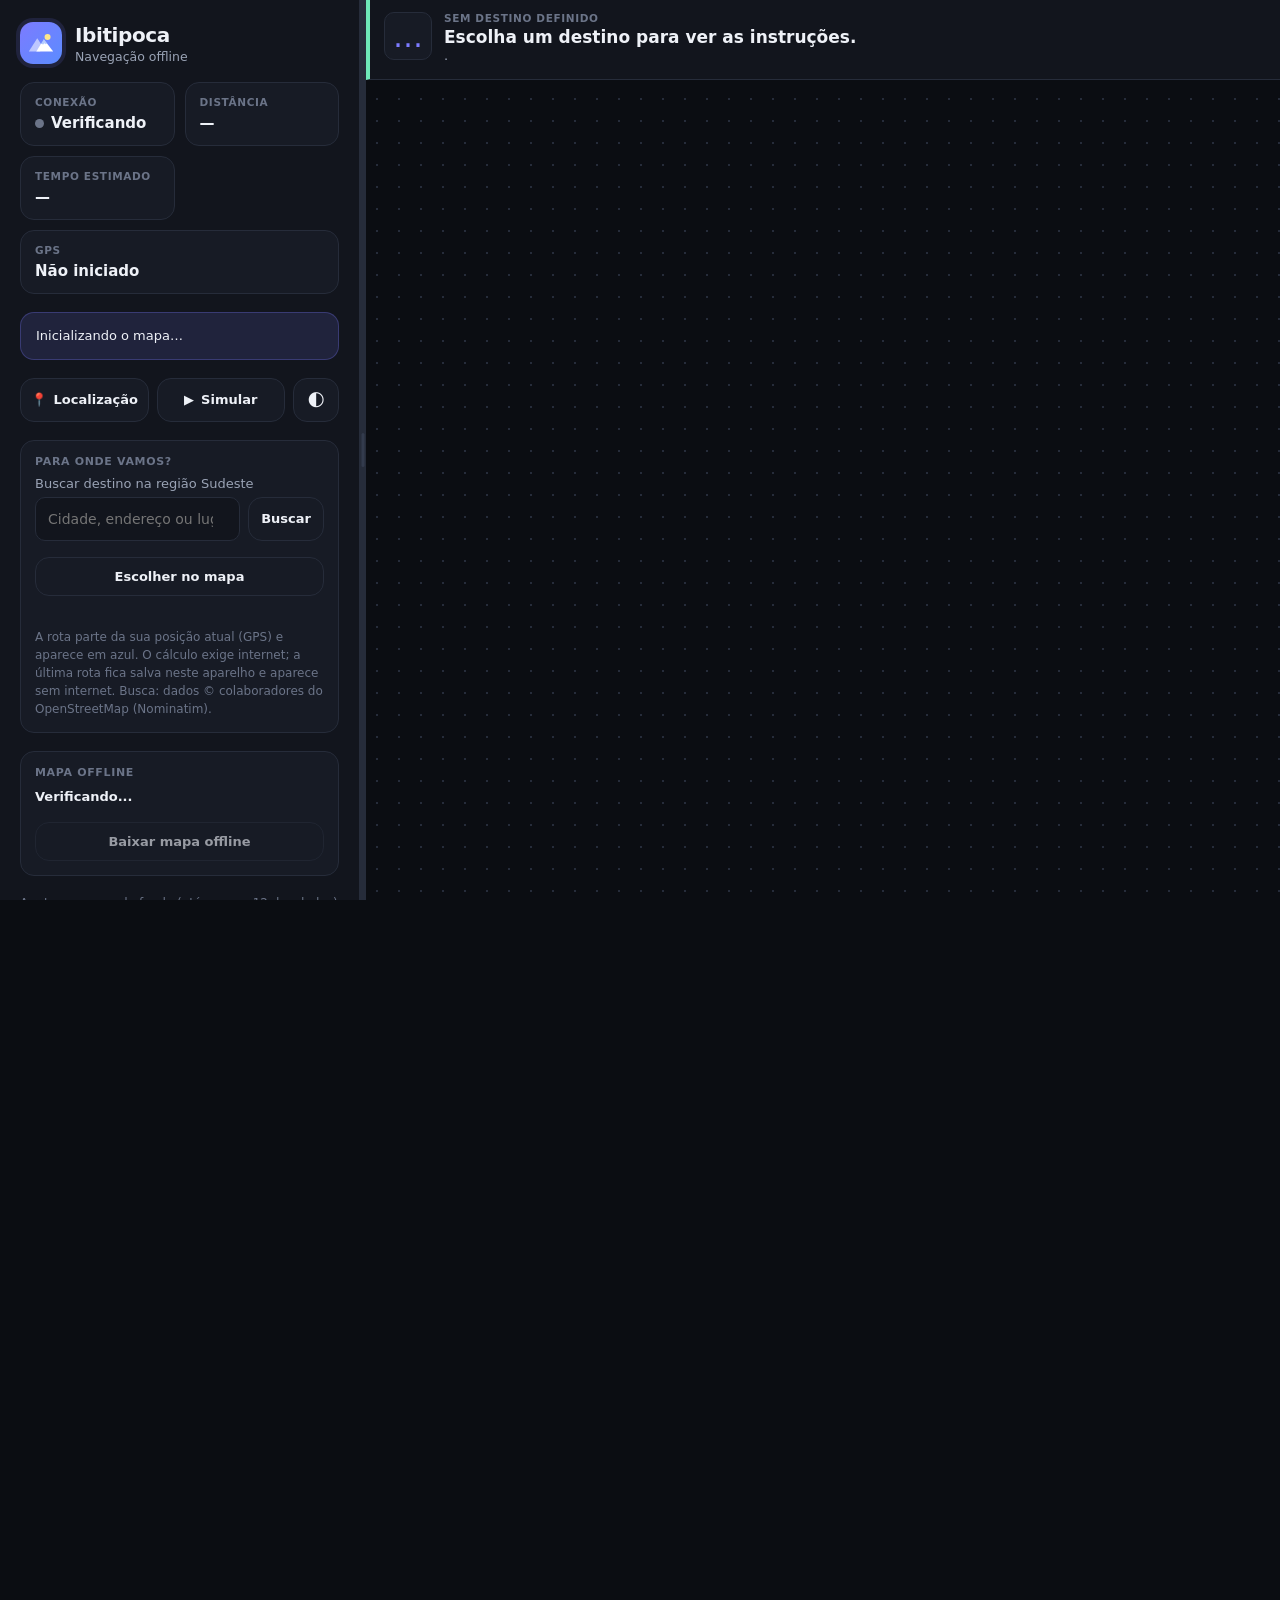
==== commit 8f84eb44: "refactor: remove os trajetos fixos e promove a nova interface O app passa a ter um único fluxo: rota" ====
--- a/src/main/resources/static/novo.html
+++ b/src/main/resources/static/novo.html
@@ -3,229 +3,11 @@
 <head>
     <meta charset="UTF-8">
     <meta name="viewport" content="width=device-width, initial-scale=1.0">
-    <title>Ibitipoca · Navegação Offline</title>
-
-    <!-- Evita o pedido automático (e o 404) de /favicon.ico -->
-    <link rel="icon" href="data:,">
-
-    <link rel="stylesheet" href="./leaflet/leaflet.css">
-    <link rel="stylesheet" href="./css/tokens.css">
-    <link rel="stylesheet" href="./css/base.css">
-    <link rel="stylesheet" href="./css/sidebar.css">
-    <link rel="stylesheet" href="./css/components.css">
-    <link rel="stylesheet" href="./css/map.css">
-    <link rel="stylesheet" href="./css/navegacao-novo.css">
+    <!-- A interface de testes virou a página principal; mantém os links antigos. -->
+    <meta http-equiv="refresh" content="0; url=./">
+    <title>Navegação · página movida</title>
 </head>
-
-<!--
-    Página de testes do visual novo (commit 7e2f040, GuilhermeTavares).
-    A navegação usa os mesmos módulos testados do index.html:
-    navegacao.js (único watchPosition), instrucoes.js, rota-parque.js,
-    circuito-aguas.js,
-    download-mapa.js e registro-sw.js. Tiles locais em ./tiles/.
--->
 <body>
-<div class="app" id="app">
-    <aside class="sidebar" id="sidebar">
-        <header class="brand">
-            <span class="brand__mark" aria-hidden="true">
-                <svg viewBox="0 0 32 32" fill="none"
-                     xmlns="http://www.w3.org/2000/svg">
-                    <!-- sol -->
-                    <circle cx="23" cy="9.5" r="3.2" fill="#fde68a"/>
-                    <!-- montanha de trás -->
-                    <path d="M3 25 L12 11 L18 20 L15 25 Z"
-                          fill="rgba(255,255,255,0.55)"/>
-                    <!-- montanha da frente com pico nevado -->
-                    <path d="M11 25 L19 12 L29 25 Z" fill="#ffffff"/>
-                    <path d="M19 12 L22.4 16.5 L21 17.3 L19.7 16.3
-                             L18.3 17.5 L15.6 16.5 Z"
-                          fill="rgba(91,140,255,0.45)"/>
-                </svg>
-            </span>
-            <div>
-                <h1 class="brand__title">Ibitipoca</h1>
-                <p class="brand__subtitle">Navegação offline</p>
-            </div>
-            <button type="button" class="brand__toggle" id="btn-toggle"
-                    title="Expandir/recolher" aria-label="Expandir ou recolher">
-                ☰
-            </button>
-        </header>
-
-        <section class="stats">
-            <article class="stat">
-                <span class="stat__label">Conexão</span>
-                <span class="stat__value" id="conexao">
-                    <span class="dot"></span>Verificando
-                </span>
-            </article>
-            <article class="stat">
-                <span class="stat__label">Distância</span>
-                <span class="stat__value" id="distancia">—</span>
-            </article>
-            <article class="stat">
-                <span class="stat__label">Tempo estimado</span>
-                <span class="stat__value" id="tempo">—</span>
-            </article>
-            <article class="stat" id="cartao-gps">
-                <span class="stat__label">GPS</span>
-                <span class="stat__value" id="gps">Não iniciado</span>
-            </article>
-        </section>
-
-        <div class="status" id="status" role="status" aria-live="polite">
-            Inicializando o mapa…
-        </div>
-
-        <div class="actions">
-            <button type="button" class="btn" id="btn-gps"
-                    title="Voltar a seguir sua posição no mapa">
-                <span aria-hidden="true">📍</span> Localização
-            </button>
-            <button type="button" class="btn" id="btn-sim">
-                <span aria-hidden="true">▶</span> Simular
-            </button>
-            <button type="button" class="btn btn--ghost" id="btn-tema"
-                    title="Alternar tema" aria-label="Alternar tema">
-                🌓
-            </button>
-        </div>
-
-        <section class="painel" aria-labelledby="titulo-destino">
-            <h2 class="painel__titulo" id="titulo-destino">Para onde vamos?</h2>
-            <form id="destino-busca" class="destino-busca" role="search">
-                <label for="destino-texto">Buscar destino na região Sudeste</label>
-                <div class="destino-busca__linha">
-                    <input id="destino-texto" type="search" autocomplete="off"
-                           minlength="3" maxlength="120" required
-                           placeholder="Cidade, endereço ou lugar">
-                    <button class="btn" type="submit" id="destino-buscar">Buscar</button>
-                </div>
-            </form>
-            <p id="destino-busca-estado" aria-live="polite"></p>
-            <ul id="destino-resultados" class="destino-resultados" hidden></ul>
-            <button type="button" class="btn destino-mapa" id="destino-mapa" aria-pressed="false">
-                Escolher no mapa
-            </button>
-            <p id="destino-estado" aria-live="polite"></p>
-            <p id="destino-detalhe" class="note"></p>
-            <div class="destino-acoes">
-                <button type="button" class="btn" id="destino-calcular" hidden>
-                    Calcular rota
-                </button>
-                <button type="button" class="btn" id="destino-limpar" hidden>
-                    Limpar destino
-                </button>
-            </div>
-            <p class="note">
-                A rota parte da sua posição atual (GPS) e aparece em azul. O cálculo
-                exige internet; a última rota fica salva neste aparelho e aparece sem
-                internet. Busca: dados © colaboradores do OpenStreetMap (Nominatim).
-            </p>
-        </section>
-
-        <section class="painel" aria-label="Rota até o parque">
-            <fieldset>
-                <legend>Deseja adicionar a rota até o parque?</legend>
-                <div class="opcoes-parque">
-                    <label><input type="radio" name="rota-parque" value="nao" checked> Não</label>
-                    <label><input type="radio" name="rota-parque" value="sim"> Sim</label>
-                </div>
-            </fieldset>
-            <p id="parque-estado" aria-live="polite"></p>
-            <p id="parque-detalhe" class="note"></p>
-            <button id="parque-calcular" class="btn" type="button" hidden>
-                Calcular a partir da posição atual
-            </button>
-            <p class="note">
-                Destino: portaria de visitantes do Parque Estadual do Ibitipoca
-                (laranja tracejado). O cálculo exige internet; a última rota fica
-                salva neste aparelho e aparece sem internet, sem ser recalculada.
-            </p>
-        </section>
-
-        <section class="painel" aria-label="Circuito das Águas">
-            <fieldset>
-                <legend>Deseja adicionar o Circuito das Águas?</legend>
-                <div class="opcoes-parque">
-                    <label><input type="radio" name="circuito-aguas" value="nao" checked> Não</label>
-                    <label><input type="radio" name="circuito-aguas" value="sim"> Sim</label>
-                </div>
-            </fieldset>
-            <p id="circuito-estado" aria-live="polite"></p>
-            <p class="note">
-                Trilha dentro do parque, a partir da portaria (azul-petróleo), com
-                as atrações em azul; toque numa atração para ver o nome. Traçado
-                montado com as trilhas do OpenStreetMap, não é o mapa oficial do
-                parque: siga a sinalização local. Funciona sem internet.
-            </p>
-        </section>
-
-        <section class="steps" id="steps-wrap" hidden>
-            <h2 class="steps__title" id="steps-titulo">Instruções da rota</h2>
-            <ol class="steps__list" id="steps-list"></ol>
-        </section>
-
-        <section class="painel" aria-labelledby="titulo-offline">
-            <h2 class="painel__titulo" id="titulo-offline">Mapa offline</h2>
-            <p id="offline-estado" aria-live="polite">Verificando...</p>
-            <progress id="offline-progresso" max="100" value="0" hidden></progress>
-            <p id="offline-detalhe" class="note"></p>
-            <div class="actions">
-                <button id="offline-baixar" class="btn" type="button" disabled>Baixar mapa offline</button>
-                <button id="offline-cancelar" class="btn" type="button" hidden>Cancelar</button>
-            </div>
-        </section>
-
-        <p class="note">
-            A rota e o mapa de fundo (até o zoom 12 dos dados) são servidos pela
-            aplicação. O mapa acompanha sua posição; arraste para explorar e use
-            "Localização" para voltar a seguir. Tocar numa instrução mostra o
-            ponto no mapa. O GPS exige HTTPS no celular.
-        </p>
-    </aside>
-
-    <div class="resizer" id="resizer" role="separator"
-         aria-orientation="vertical" tabindex="0"
-         aria-label="Redimensionar painel lateral"></div>
-
-    <main class="map-wrap">
-        <section id="painel-instrucoes" class="painel-instrucoes" aria-labelledby="instr-destino">
-            <div id="instr-icone" class="instr-icone" aria-hidden="true">…</div>
-            <div class="instr-corpo">
-                <p id="instr-destino" class="instr-destino">Instruções até o chalé</p>
-                <p id="instr-texto" class="instr-texto">Carregando instruções...</p>
-                <p class="instr-detalhe">
-                    <span id="instr-distancia"></span><span id="instr-restante"></span>
-                </p>
-                <p id="instr-seguinte" class="instr-seguinte"></p>
-                <p id="instr-aviso" class="instr-aviso"></p>
-            </div>
-            <p id="instr-anuncio" class="visualmente-oculto" aria-live="polite"></p>
-        </section>
-        <div id="mapa"></div>
-    </main>
-</div>
-
-<script src="./leaflet/leaflet.js"></script>
-<!-- Navegação: os mesmos módulos do index.html -->
-<script src="./js/navegacao.js"></script>
-<script src="./js/instrucoes.js"></script>
-<script src="./js/rota-parque.js"></script>
-<script src="./js/circuito-aguas.js"></script>
-<script src="./js/rota-destino.js"></script>
-<script src="./js/busca-destino.js"></script>
-<script src="./js/registro-sw.js"></script>
-<script src="./js/download-mapa.js"></script>
-<!-- Visual novo: só os módulos que não criam mapa nem GPS -->
-<script src="./js/config.js"></script>
-<script src="./js/util.js"></script>
-<script src="./js/map.js"></script>
-<script src="./js/simulation.js"></script>
-<script src="./js/theme.js"></script>
-<script src="./js/sidebar.js"></script>
-<!-- Ligação entre o visual novo e a navegação -->
-<script src="./js/novo-app.js"></script>
+    <p>Esta página agora é a principal. <a href="./">Abrir a navegação</a>.</p>
 </body>
 </html>
